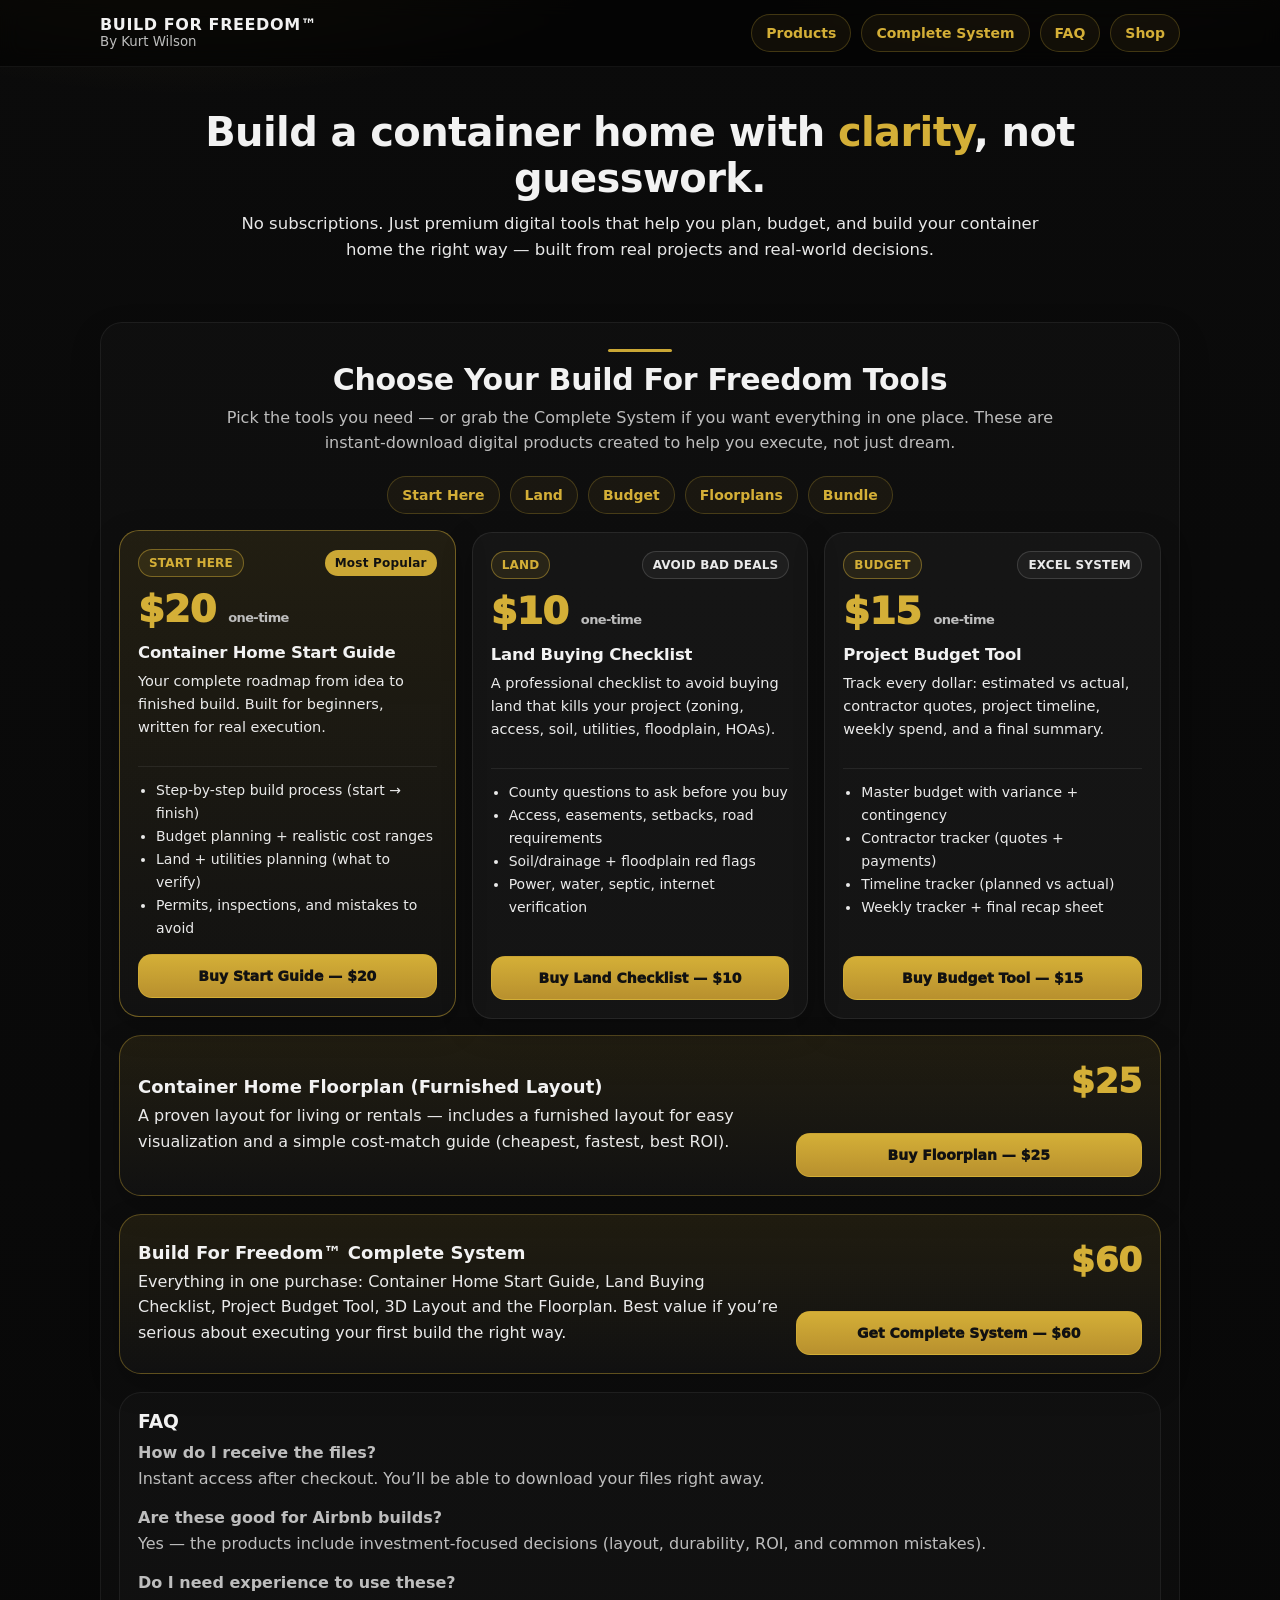
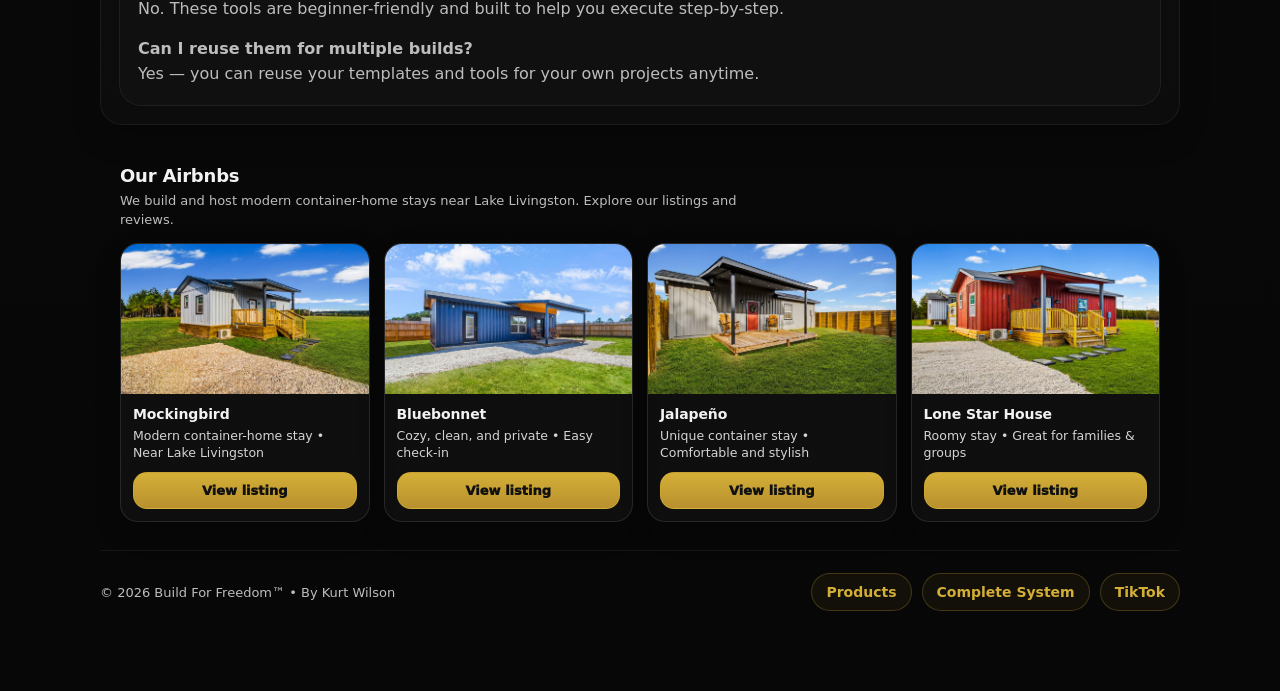
==== index.html @ 2682f104 "Update index.html" ====
<!doctype html>
<html lang="en">
<head>
  <meta charset="utf-8" />
  <meta name="viewport" content="width=device-width, initial-scale=1" />
  <title>Build For Freedom™ — Digital Products</title>
  <meta name="description" content="Build For Freedom™ digital products: container home start guide, land buying checklist, project budget tool, floorplan pack, and complete system." />

  <style>
    :root{
      --bg:#0b0b0b;
      --panel:#111111;
      --panel2:#0f0f0f;
      --text:#f2f2f2;
      --muted:#bdbdbd;
      --gold:#d4af37;
      --gold2:#b8902e;
      --border:rgba(212,175,55,.25);
      --borderSoft:rgba(255,255,255,.08);
      --shadow: 0 14px 40px rgba(0,0,0,.35);
      --radius:18px;
      --max:1120px;
    }
    *{box-sizing:border-box}
    body{
      margin:0;
      font-family: ui-sans-serif, system-ui, -apple-system, Segoe UI, Roboto, Helvetica, Arial, "Apple Color Emoji","Segoe UI Emoji";
      color:var(--text);
      background:
        radial-gradient(900px 500px at 15% -10%, rgba(212,175,55,.18), transparent 65%),
        radial-gradient(900px 500px at 85% -10%, rgba(212,175,55,.10), transparent 60%),
        linear-gradient(#0b0b0b, #070707);
    }
    a{color:inherit; text-decoration:none}
    .wrap{max-width:var(--max); margin:0 auto; padding:0 20px}

    /* Top bar */
    .topbar{
      position:sticky; top:0; z-index:10;
      backdrop-filter: blur(10px);
      background: rgba(0,0,0,.55);
      border-bottom:1px solid rgba(255,255,255,.06);
    }
    .topbar-inner{
      display:flex; align-items:center; justify-content:space-between;
      padding:14px 0;
      gap:12px;
    }
    .brand{display:flex; flex-direction:column; gap:2px; line-height:1.1;}
    .brand b{letter-spacing:.6px}
    .brand small{color:var(--muted)}
    .nav{display:flex; gap:10px; flex-wrap:wrap; justify-content:flex-end;}
    .pill{
      padding:10px 14px;
      border:1px solid var(--border);
      border-radius:999px;
      color:var(--gold);
      background: rgba(212,175,55,.06);
      font-weight:700;
      font-size:14px;
      white-space:nowrap;
    }
    .pill:hover{border-color:rgba(212,175,55,.55)}

    /* Hero */
    header.hero{padding:42px 0 18px;}
    .hero h1{
      margin:0 0 10px;
      font-size:40px;
      letter-spacing:-.6px;
      text-align:center;
    }
    .hero h1 span{color:var(--gold)}
    .hero p{
      margin:0 auto;
      max-width:78ch;
      text-align:center;
      color:#e8e8e8;
      font-size:16.5px;
      line-height:1.6;
    }

    /* Section title like your old page */
    .tier-section{
      padding:22px 0 58px;
    }
    .tier-head{
      margin-top:18px;
      background: rgba(255,255,255,.02);
      border:1px solid rgba(255,255,255,.06);
      border-radius:22px;
      padding:26px 18px 18px;
      box-shadow: 0 12px 30px rgba(0,0,0,.22);
    }
    .tier-head .mini-line{
      width:64px;
      height:3px;
      background: var(--gold);
      border-radius:999px;
      margin:0 auto 10px;
      opacity:.95;
    }
    .tier-head h2{
      margin:0 0 8px;
      font-size:30px;
      text-align:center;
      letter-spacing:-.3px;
    }
    .tier-head .sub{
      margin:0 auto 16px;
      max-width:82ch;
      text-align:center;
      color:var(--muted);
      line-height:1.6;
    }
    .pill-row{
      display:flex;
      gap:10px;
      justify-content:center;
      flex-wrap:wrap;
      padding:4px 0 0;
    }

    /* Cards grid */
    .cards{
      margin-top:18px;
      display:grid;
      grid-template-columns: repeat(12, 1fr);
      gap:16px;
    }
    .card{
      grid-column: span 4;
      border:1px solid var(--borderSoft);
      background: rgba(255,255,255,.03);
      border-radius:20px;
      box-shadow: 0 10px 30px rgba(0,0,0,.25);
      padding:18px;
      display:flex;
      flex-direction:column;
      min-height: 430px;
    }
    .card.featured{
      border-color: rgba(212,175,55,.45);
      background: linear-gradient(180deg, rgba(212,175,55,.10), rgba(255,255,255,.02));
      transform: translateY(-2px);
    }
    .label-row{
      display:flex;
      align-items:center;
      justify-content:space-between;
      gap:10px;
      margin-bottom:10px;
    }
    .badge{
      padding:6px 10px;
      border-radius:999px;
      border:1px solid rgba(212,175,55,.45);
      background: rgba(212,175,55,.10);
      color:var(--gold);
      font-weight:900;
      font-size:12px;
      letter-spacing:.2px;
      text-transform:uppercase;
    }
    .most-popular{
      padding:6px 10px;
      border-radius:999px;
      background: rgba(212,175,55,.95);
      color:#111;
      font-weight:900;
      font-size:12px;
      letter-spacing:.2px;
    }
    .price{
      font-size:38px;
      font-weight:1000;
      letter-spacing:-.6px;
      color: var(--gold);
      margin:0 0 2px;
    }
    .per{
      color:var(--muted);
      font-weight:800;
      font-size:13px;
    }
    .card h3{
      margin:10px 0 8px;
      font-size:16.5px;
      letter-spacing:-.2px;
    }
    .card p{
      margin:0 0 14px;
      color:#eaeaea;
      line-height:1.6;
      font-size:14.5px;
    }
    .divider{
      height:1px;
      background: rgba(255,255,255,.07);
      margin:12px 0;
    }
    ul{
      margin:0;
      padding-left:18px;
      color:#eaeaea;
      line-height:1.65;
      font-size:14px;
    }
    .spacer{flex:1}
    .btn{
      display:inline-flex; align-items:center; justify-content:center;
      padding:13px 14px;
      border-radius:14px;
      border:1px solid rgba(255,255,255,.10);
      background: rgba(255,255,255,.04);
      font-weight:950;
      font-size:14px;
      width:100%;
      margin-top:14px;
    }
    .btn:hover{border-color:rgba(255,255,255,.22)}
    .btn.gold{
      background: linear-gradient(180deg, var(--gold), var(--gold2));
      border:1px solid rgba(212,175,55,.65);
      color:#111;
    }

    /* Bundle panel */
    .bundle{
      margin-top:18px;
      border:1px solid rgba(212,175,55,.35);
      background: linear-gradient(180deg, rgba(212,175,55,.10), rgba(255,255,255,.02));
      border-radius:22px;
      padding:18px;
      box-shadow: 0 12px 30px rgba(0,0,0,.22);
      display:grid;
      grid-template-columns: 1.3fr .7fr;
      gap:14px;
      align-items:center;
    }
    .bundle h3{margin:0 0 6px; font-size:18px}
    .bundle p{margin:0; color:#eaeaea; line-height:1.6}
    .bundle .right{
      display:flex;
      flex-direction:column;
      gap:10px;
      align-items:stretch;
    }
    .bundle .bigprice{
      font-size:34px;
      font-weight:1000;
      color:var(--gold);
      margin:0;
      text-align:right;
    }

    /* FAQ */
    .faq{
      margin-top:18px;
      border:1px solid rgba(255,255,255,.06);
      background: rgba(255,255,255,.02);
      border-radius:22px;
      padding:18px;
    }
    .faq h3{margin:0 0 8px}
    .faq p{margin:0 0 14px; color:var(--muted); line-height:1.6}
    .faq p:last-child{margin-bottom:0}

    footer{
      margin-top:28px;
      padding:22px 0;
      border-top:1px solid rgba(255,255,255,.06);
      color:var(--muted);
      font-size:13px;
    }
    footer .foot{
      display:flex;
      gap:12px;
      justify-content:space-between;
      flex-wrap:wrap;
      align-items:center;
    }

    /* Responsive */
    @media (max-width: 980px){
      .card{grid-column: span 12; min-height:auto;}
      .bundle{grid-template-columns: 1fr;}
      .bundle .bigprice{text-align:left;}
      .hero h1{font-size:34px}
    }

    /* ===========================
       AIRBNBS SECTION (CLEAN + SMALL)
       =========================== */
    .airbnbs{
      padding: 22px 0 0;
      margin-top: 18px;
    }
    .airbnbs__inner{
      max-width: var(--max);
      margin: 0 auto;
      padding: 0 20px;
    }
    .airbnbs__header{
      margin: 0 0 14px;
    }
    .airbnbs__title{
      margin: 0;
      font-size: 18px;
      letter-spacing: -.2px;
    }
    .airbnbs__subtitle{
      margin: 6px 0 0;
      color: var(--muted);
      font-size: 13px;
      line-height: 1.45;
      max-width: 78ch;
    }

    .airbnbs__grid{
      display:grid;
      grid-template-columns: 1fr;
      gap: 14px;
    }
    @media (min-width: 760px){
      .airbnbs__grid{ grid-template-columns: repeat(2, 1fr); }
    }
    @media (min-width: 1100px){
      .airbnbs__grid{ grid-template-columns: repeat(4, 1fr); }
    }

    .airbnb-card{
      border: 1px solid rgba(255,255,255,.10);
      background: rgba(255,255,255,.03);
      border-radius: 18px;
      overflow: hidden;
      box-shadow: 0 10px 26px rgba(0,0,0,.22);
      transition: transform 160ms ease, box-shadow 160ms ease, border-color 160ms ease;
    }
    .airbnb-card:hover{
      transform: translateY(-2px);
      box-shadow: 0 14px 34px rgba(0,0,0,.30);
      border-color: rgba(212,175,55,.30);
    }

    .airbnb-card a:first-child{
      display:block;
    }
    .airbnb-card img{
      width:100%;
      height: 150px;         /* SMALL IMAGE HEIGHT */
      object-fit: cover;
      display:block;
    }

    .airbnb-card h3{
      margin: 12px 12px 0;
      font-size: 14px;
      letter-spacing: -.1px;
    }
    .airbnb-card p{
      margin: 6px 12px 10px;
      color: #eaeaea;
      opacity: .9;
      font-size: 12.5px;
      line-height: 1.35;
    }

    /* scoped button so it doesn't mess with your product buttons */
    .airbnbs .btn--primary{
      display:inline-flex;
      align-items:center;
      justify-content:center;
      width: calc(100% - 24px);
      margin: 0 12px 12px;
      padding: 10px 12px;
      border-radius: 14px;
      font-weight: 950;
      font-size: 13px;
      background: linear-gradient(180deg, var(--gold), var(--gold2));
      color:#111;
      border: 1px solid rgba(212,175,55,.55);
    }
    .airbnbs .btn--primary:hover{
      filter: brightness(.98);
      border-color: rgba(212,175,55,.75);
    }
  </style>
</head>

<body>
  <div class="topbar">
    <div class="wrap">
      <div class="topbar-inner">
        <div class="brand">
          <b>BUILD FOR FREEDOM™</b>
          <small>By Kurt Wilson</small>
        </div>
        <nav class="nav">
          <a class="pill" href="#products">Products</a>
          <a class="pill" href="#bundle">Complete System</a>
          <a class="pill" href="#faq">FAQ</a>
          <!-- SHOP goes to Complete System -->
          <a class="pill" href="https://buy.stripe.com/00w9AS68T5I30RD4G01gs07" target="_blank" rel="noopener">Shop</a>
        </nav>
      </div>
    </div>
  </div>

  <header class="hero">
    <div class="wrap">
      <h1>Build a container home with <span>clarity</span>, not guesswork.</h1>
      <p>
        No subscriptions. Just premium digital tools that help you plan, budget, and build your container home the right way —
        built from real projects and real-world decisions.
      </p>
    </div>
  </header>

  <main class="tier-section">
    <div class="wrap">

      <section id="products" class="tier-head">
        <div class="mini-line"></div>
        <h2>Choose Your Build For Freedom Tools</h2>
        <p class="sub">
          Pick the tools you need — or grab the Complete System if you want everything in one place.
          These are instant-download digital products created to help you execute, not just dream.
        </p>

        <div class="pill-row">
          <a class="pill" href="#start">Start Here</a>
          <a class="pill" href="#land">Land</a>
          <a class="pill" href="#budget">Budget</a>
          <a class="pill" href="#floorplans">Floorplans</a>
          <a class="pill" href="#bundle">Bundle</a>
        </div>

        <div class="cards">

          <article class="card featured" id="start">
            <div class="label-row">
              <span class="badge">START HERE</span>
              <span class="most-popular">Most Popular</span>
            </div>

            <div class="price">$20 <span class="per">one-time</span></div>

            <h3>Container Home Start Guide</h3>
            <p>Your complete roadmap from idea to finished build. Built for beginners, written for real execution.</p>

            <div class="divider"></div>
            <ul>
              <li>Step-by-step build process (start → finish)</li>
              <li>Budget planning + realistic cost ranges</li>
              <li>Land + utilities planning (what to verify)</li>
              <li>Permits, inspections, and mistakes to avoid</li>
            </ul>

            <div class="spacer"></div>
            <a class="btn gold" href="https://buy.stripe.com/8x214map99Yj2ZLa0k1gs06" target="_blank" rel="noopener">
              Buy Start Guide — $20
            </a>
          </article>

          <article class="card" id="land">
            <div class="label-row">
              <span class="badge">LAND</span>
              <span class="badge" style="border-color:rgba(255,255,255,.14); background:rgba(255,255,255,.04); color:#eaeaea;">Avoid Bad Deals</span>
            </div>

            <div class="price">$10 <span class="per">one-time</span></div>

            <h3>Land Buying Checklist</h3>
            <p>A professional checklist to avoid buying land that kills your project (zoning, access, soil, utilities, floodplain, HOAs).</p>

            <div class="divider"></div>
            <ul>
              <li>County questions to ask before you buy</li>
              <li>Access, easements, setbacks, road requirements</li>
              <li>Soil/drainage + floodplain red flags</li>
              <li>Power, water, septic, internet verification</li>
            </ul>

            <div class="spacer"></div>
            <a class="btn gold" href="https://buy.stripe.com/eVq00ifJt1rN7g11tO1gs05" target="_blank" rel="noopener">
              Buy Land Checklist — $10
            </a>
          </article>

          <article class="card" id="budget">
            <div class="label-row">
              <span class="badge">BUDGET</span>
              <span class="badge" style="border-color:rgba(255,255,255,.14); background:rgba(255,255,255,.04); color:#eaeaea;">Excel System</span>
            </div>

            <div class="price">$15 <span class="per">one-time</span></div>

            <h3>Project Budget Tool</h3>
            <p>Track every dollar: estimated vs actual, contractor quotes, project timeline, weekly spend, and a final summary.</p>

            <div class="divider"></div>
            <ul>
              <li>Master budget with variance + contingency</li>
              <li>Contractor tracker (quotes + payments)</li>
              <li>Timeline tracker (planned vs actual)</li>
              <li>Weekly tracker + final recap sheet</li>
            </ul>

            <div class="spacer"></div>
            <a class="btn gold" href="https://buy.stripe.com/4gMcN4cxhfiD0RD1tO1gs04" target="_blank" rel="noopener">
              Buy Budget Tool — $15
            </a>
          </article>

        </div>

        <div class="bundle" id="floorplans" style="margin-top:16px;">
  <div>
    <h3>Container Home Floorplan (Furnished Layout)</h3>
    <p>
      A proven layout for living or rentals — includes a furnished layout for easy visualization and a simple cost-match guide
      (cheapest, fastest, best ROI).
    </p>
  </div>
  <div class="right">
    <p class="bigprice">$25</p>
    <a class="btn gold" href="https://buy.stripe.com/dRm9ASgNx2vRdEp8Wg1gs03" target="_blank" rel="noopener">
      Buy Floorplan — $25
    </a>
  </div>
</div>

        <div class="bundle" id="bundle">
          <div>
            <h3>Build For Freedom™ Complete System</h3>
            <p>
              Everything in one purchase: Container Home Start Guide, Land Buying Checklist, Project Budget Tool, 3D Layout and the Floorplan.
              Best value if you’re serious about executing your first build the right way.
            </p>
          </div>
          <div class="right">
            <p class="bigprice">$60</p>
            <a class="btn gold" href="https://buy.stripe.com/00w9AS68T5I30RD4G01gs07" target="_blank" rel="noopener">
              Get Complete System — $60
            </a>
          </div>
        </div>

        <div class="faq" id="faq">
          <h3>FAQ</h3>
          <p><b>How do I receive the files?</b><br/>Instant access after checkout. You’ll be able to download your files right away.</p>
          <p><b>Are these good for Airbnb builds?</b><br/>Yes — the products include investment-focused decisions (layout, durability, ROI, and common mistakes).</p>
          <p><b>Do I need experience to use these?</b><br/>No. These tools are beginner-friendly and built to help you execute step-by-step.</p>
          <p><b>Can I reuse them for multiple builds?</b><br/>Yes — you can reuse your templates and tools for your own projects anytime.</p>
        </div>

      </section>

      <!-- AIRBNBS SECTION -->
      <section class="airbnbs" id="airbnbs">
        <div class="airbnbs__inner">
          <div class="airbnbs__header">
            <h2 class="airbnbs__title">Our Airbnbs</h2>
            <p class="airbnbs__subtitle">
              We build and host modern container-home stays near Lake Livingston. Explore our listings and reviews.
            </p>
          </div>

          <div class="airbnbs__grid">
            <article class="airbnb-card">
              <a href="https://airbnb.com/h/mockingbirdlivingston" target="_blank" rel="noopener noreferrer">
                <img src="./images/airbnbs/mockingbird.jpg" alt="Mockingbird">
              </a>
              <h3>Mockingbird</h3>
              <p>Modern container-home stay • Near Lake Livingston</p>
              <a class="btn--primary" href="https://airbnb.com/h/mockingbirdlivingston" target="_blank" rel="noopener noreferrer">View listing</a>
            </article>

            <article class="airbnb-card">
              <a href="https://airbnb.com/h/bluebonnetlivingston" target="_blank" rel="noopener noreferrer">
                <img src="./images/airbnbs/bluebonnet.jpg" alt="Bluebonnet">
              </a>
              <h3>Bluebonnet</h3>
              <p>Cozy, clean, and private • Easy check-in</p>
              <a class="btn--primary" href="https://airbnb.com/h/bluebonnetlivingston" target="_blank" rel="noopener noreferrer">View listing</a>
            </article>

            <article class="airbnb-card">
              <a href="https://airbnb.com/h/jalapenolivingston" target="_blank" rel="noopener noreferrer">
                <img src="./images/airbnbs/jalapeno.jpg" alt="Jalapeño">
              </a>
              <h3>Jalapeño</h3>
              <p>Unique container stay • Comfortable and stylish</p>
              <a class="btn--primary" href="https://airbnb.com/h/jalapenolivingston" target="_blank" rel="noopener noreferrer">View listing</a>
            </article>

            <article class="airbnb-card">
              <a href="https://airbnb.com/h/lonestarhouse" target="_blank" rel="noopener noreferrer">
                <img src="./images/airbnbs/lonestar.jpg" alt="Lone Star House">
              </a>
              <h3>Lone Star House</h3>
              <p>Roomy stay • Great for families & groups</p>
              <a class="btn--primary" href="https://airbnb.com/h/lonestarhouse" target="_blank" rel="noopener noreferrer">View listing</a>
            </article>
          </div>
        </div>
      </section>
      <!-- /AIRBNBS SECTION -->

      <footer>
        <div class="foot">
          <div>© <span id="year"></span> Build For Freedom™ • By Kurt Wilson</div>
          <div style="display:flex; gap:10px; flex-wrap:wrap;">
            <a class="pill" href="#products">Products</a>
            <a class="pill" href="#bundle">Complete System</a>
            <a class="pill" href="https://tiktok.com/@YOURHANDLE" target="_blank" rel="noopener">TikTok</a>
          </div>
        </div>
      </footer>

    </div>
  </main>

  <script>
    document.getElementById("year").textContent = new Date().getFullYear();
  </script>
</body>
</html>
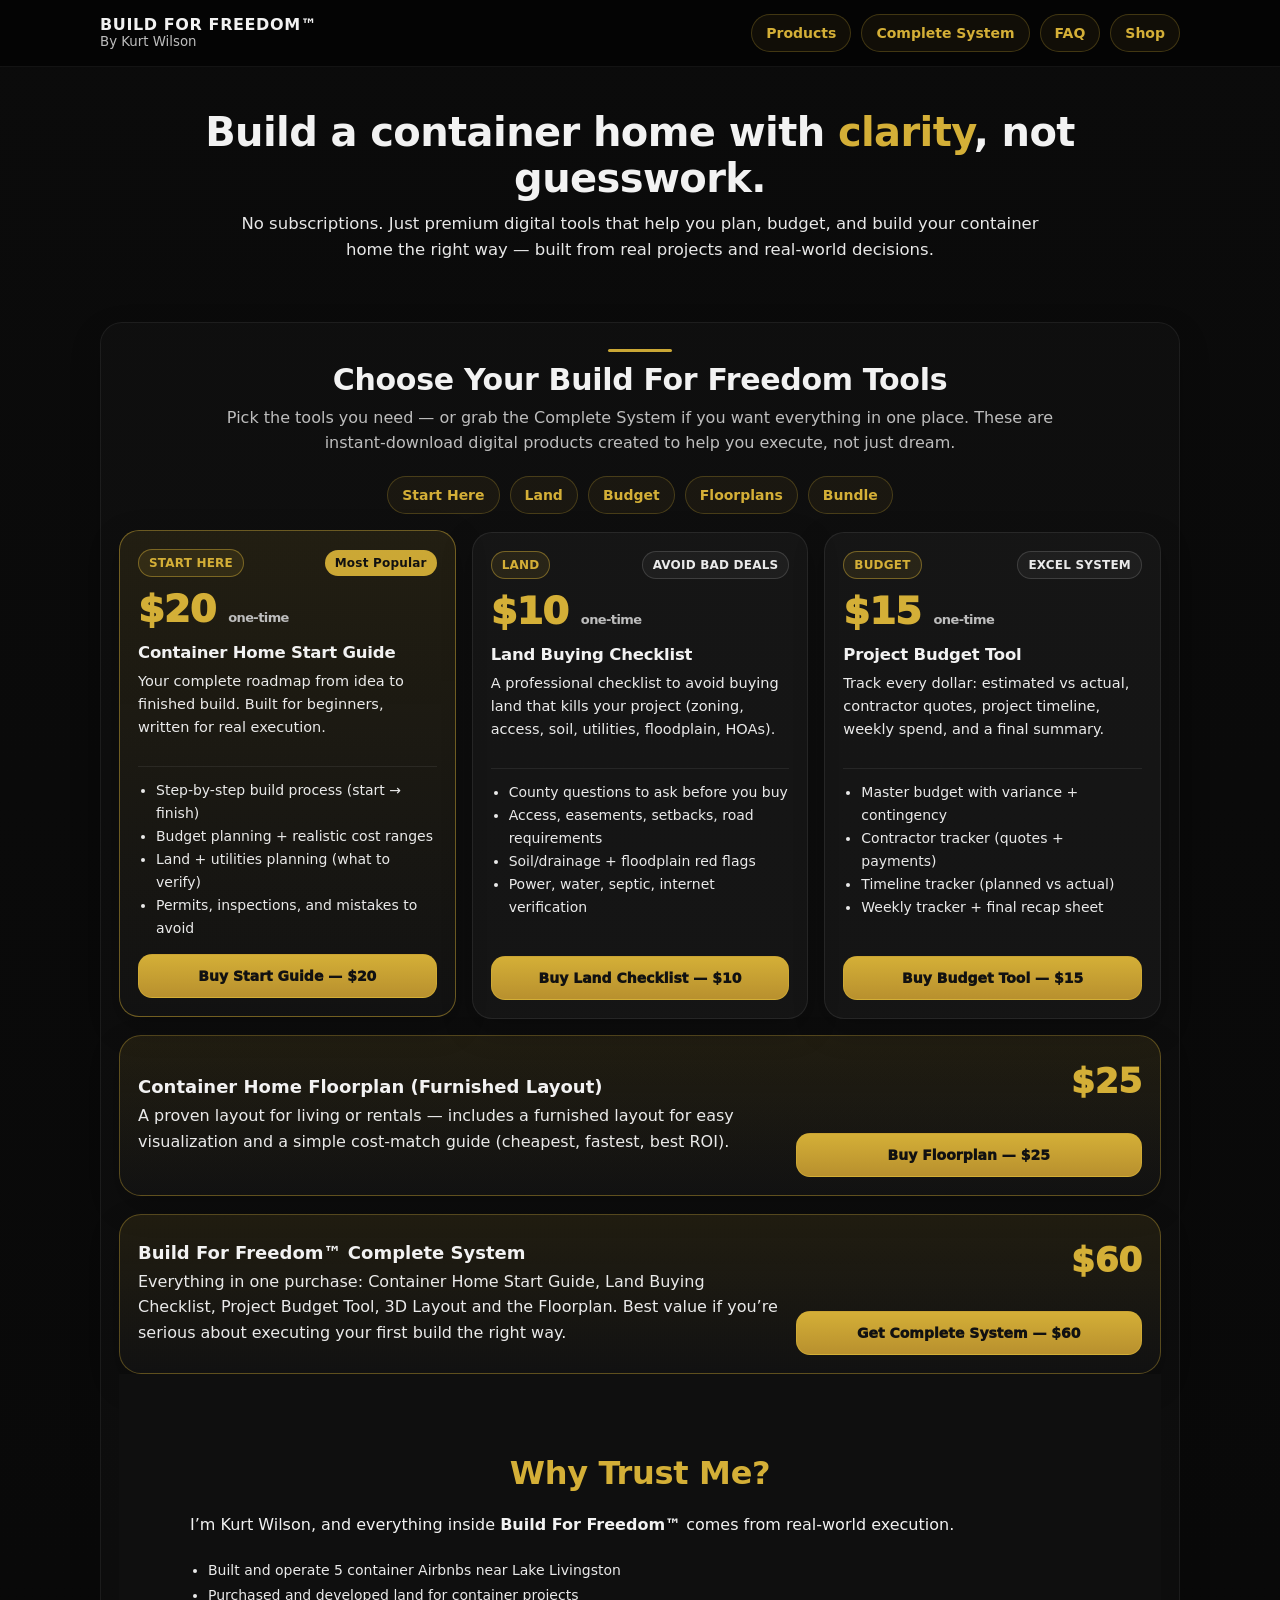
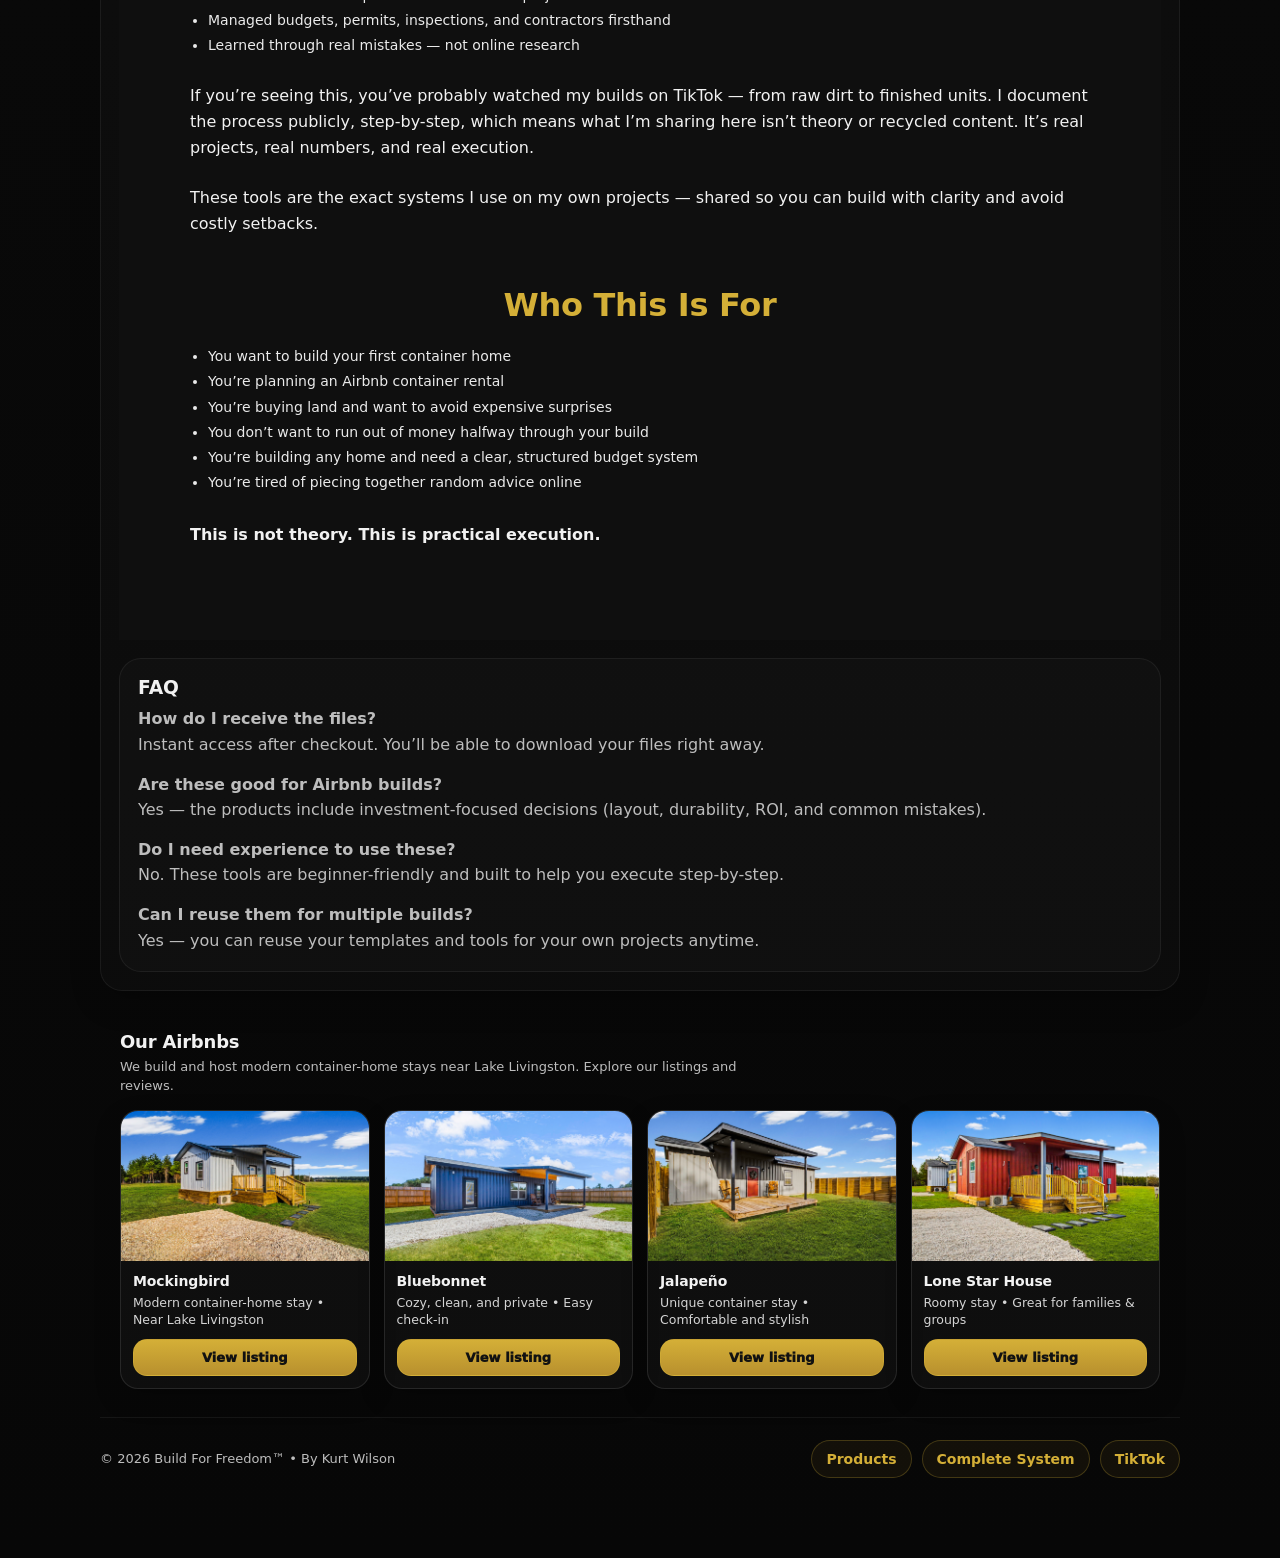
==== commit 34181388: "Update index.html" ====
--- a/index.html
+++ b/index.html
@@ -547,6 +547,49 @@
           </div>
         </div>
 
+        <section style="padding:80px 20px; background:#0f0f0f; color:#f2f2f2;">
+  <div style="max-width:900px; margin:0 auto;">
+
+    <h2 style="color:#d4af37; font-size:32px; margin-bottom:20px;">Why Trust Me?</h2>
+
+    <p style="margin-bottom:20px; line-height:1.6;">
+      I’m Kurt Wilson, and everything inside <strong>Build For Freedom™</strong> comes from real-world execution.
+    </p>
+
+    <ul style="margin-bottom:25px; line-height:1.8;">
+      <li>Built and operate 5 container Airbnbs near Lake Livingston</li>
+      <li>Purchased and developed land for container projects</li>
+      <li>Managed budgets, permits, inspections, and contractors firsthand</li>
+      <li>Learned through real mistakes — not online research</li>
+    </ul>
+
+    <p style="margin-bottom:25px; line-height:1.6;">
+      If you’re seeing this, you’ve probably watched my builds on TikTok — from raw dirt to finished units. I document the process publicly, step-by-step, which means what I’m sharing here isn’t theory or recycled content. It’s real projects, real numbers, and real execution.
+    </p>
+
+    <p style="margin-bottom:50px; line-height:1.6;">
+      These tools are the exact systems I use on my own projects — shared so you can build with clarity and avoid costly setbacks.
+    </p>
+
+
+    <h2 style="color:#d4af37; font-size:32px; margin-bottom:20px;">Who This Is For</h2>
+
+    <ul style="line-height:1.8;">
+      <li>You want to build your first container home</li>
+      <li>You’re planning an Airbnb container rental</li>
+      <li>You’re buying land and want to avoid expensive surprises</li>
+      <li>You don’t want to run out of money halfway through your build</li>
+      <li>You’re building any home and need a clear, structured budget system</li>
+      <li>You’re tired of piecing together random advice online</li>
+    </ul>
+
+    <p style="margin-top:30px; font-weight:bold;">
+      This is not theory. This is practical execution.
+    </p>
+
+  </div>
+</section>
+        
         <div class="faq" id="faq">
           <h3>FAQ</h3>
           <p><b>How do I receive the files?</b><br/>Instant access after checkout. You’ll be able to download your files right away.</p>
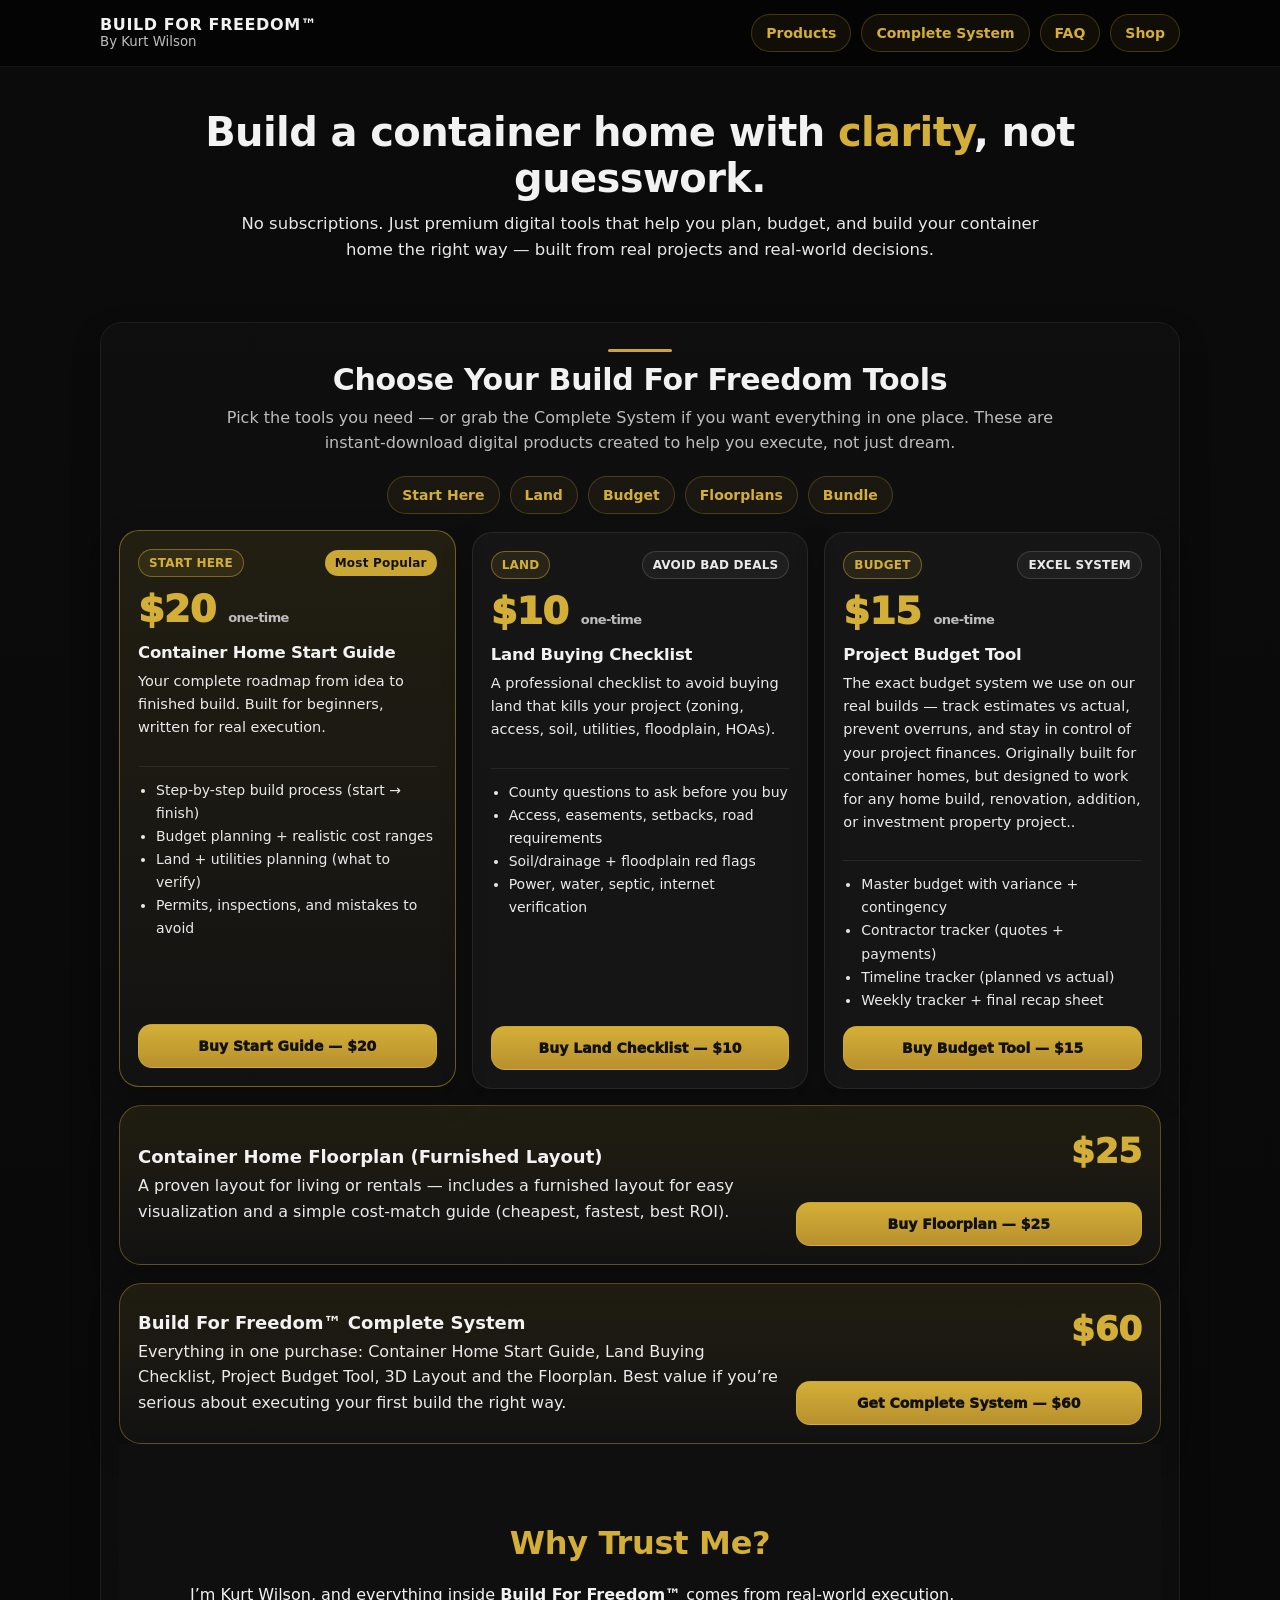
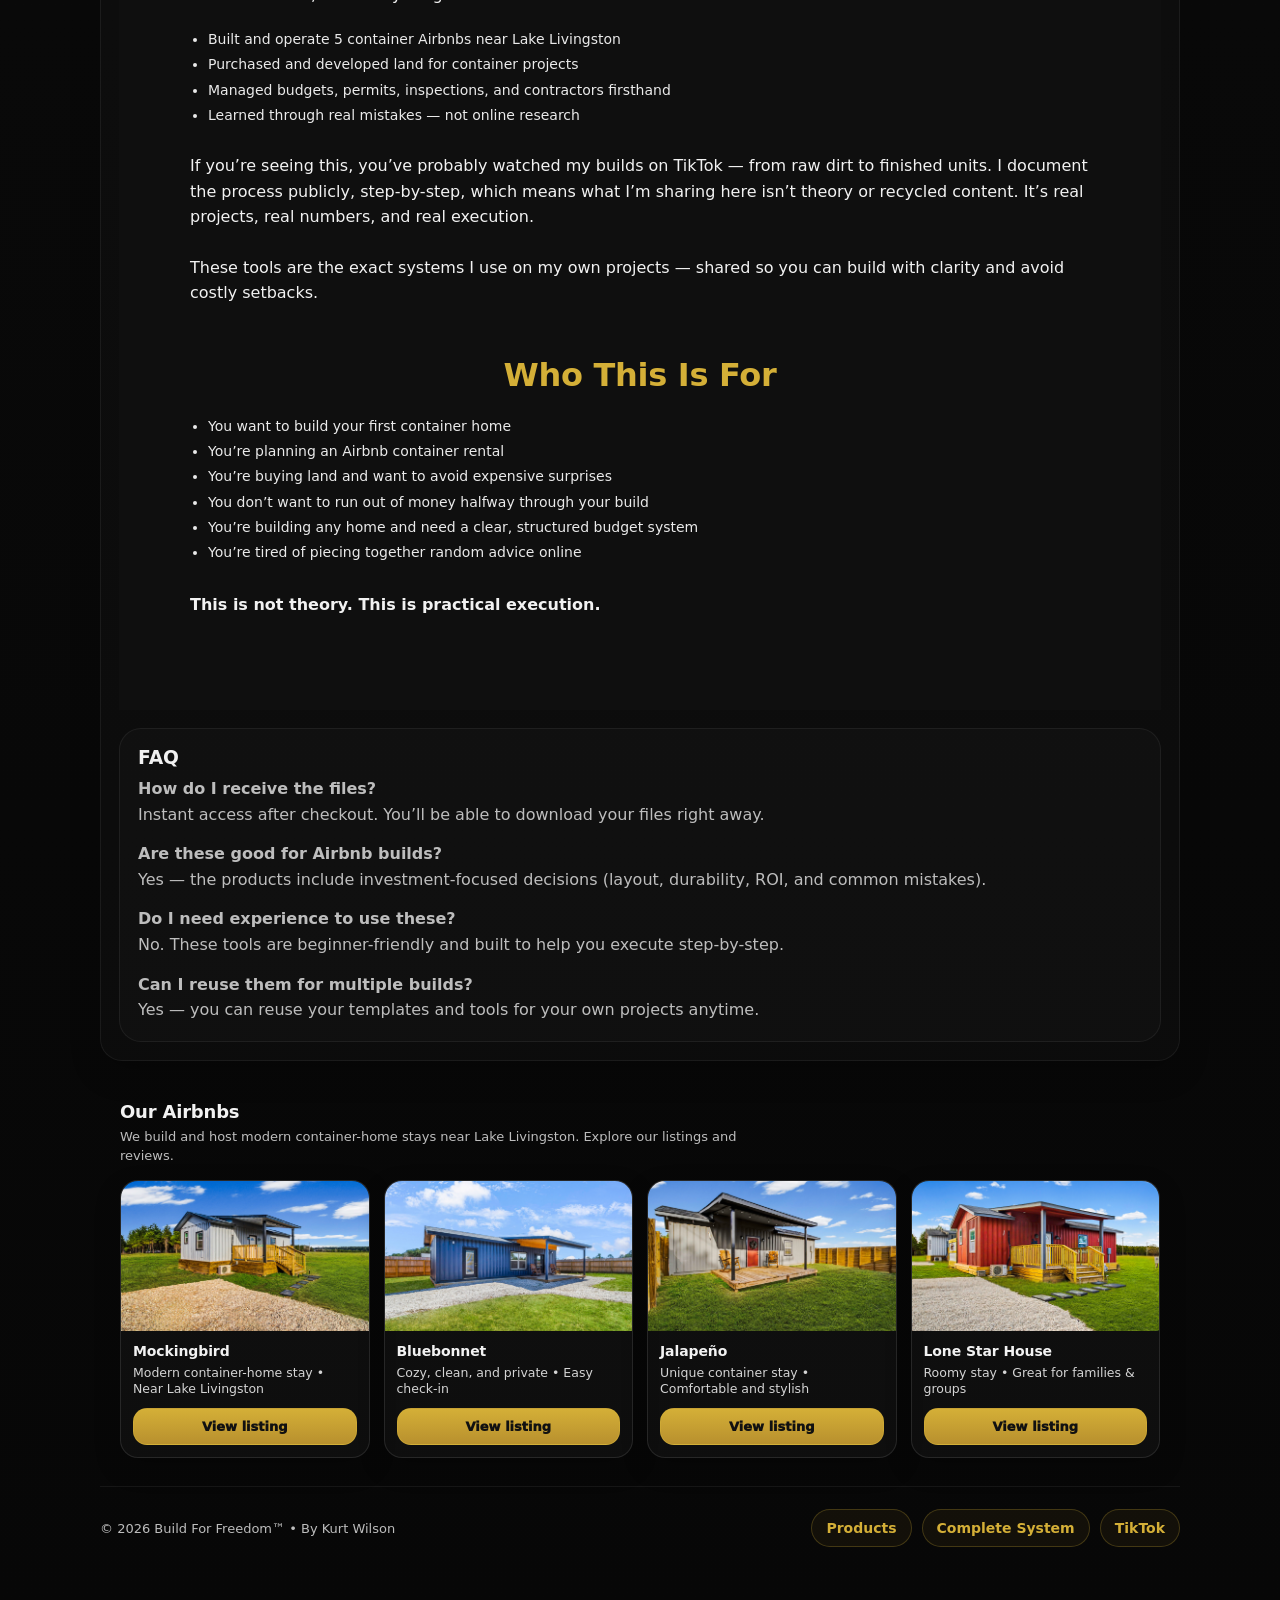
==== commit 6883e7ee: "Update index.html" ====
--- a/index.html
+++ b/index.html
@@ -497,7 +497,8 @@
             <div class="price">$15 <span class="per">one-time</span></div>
 
             <h3>Project Budget Tool</h3>
-            <p>Track every dollar: estimated vs actual, contractor quotes, project timeline, weekly spend, and a final summary.</p>
+            <p>The exact budget system we use on our real builds — track estimates vs actual, prevent overruns, and stay in control of your project finances.
+                Originally built for container homes, but designed to work for any home build, renovation, addition, or investment property project..</p>
 
             <div class="divider"></div>
             <ul>
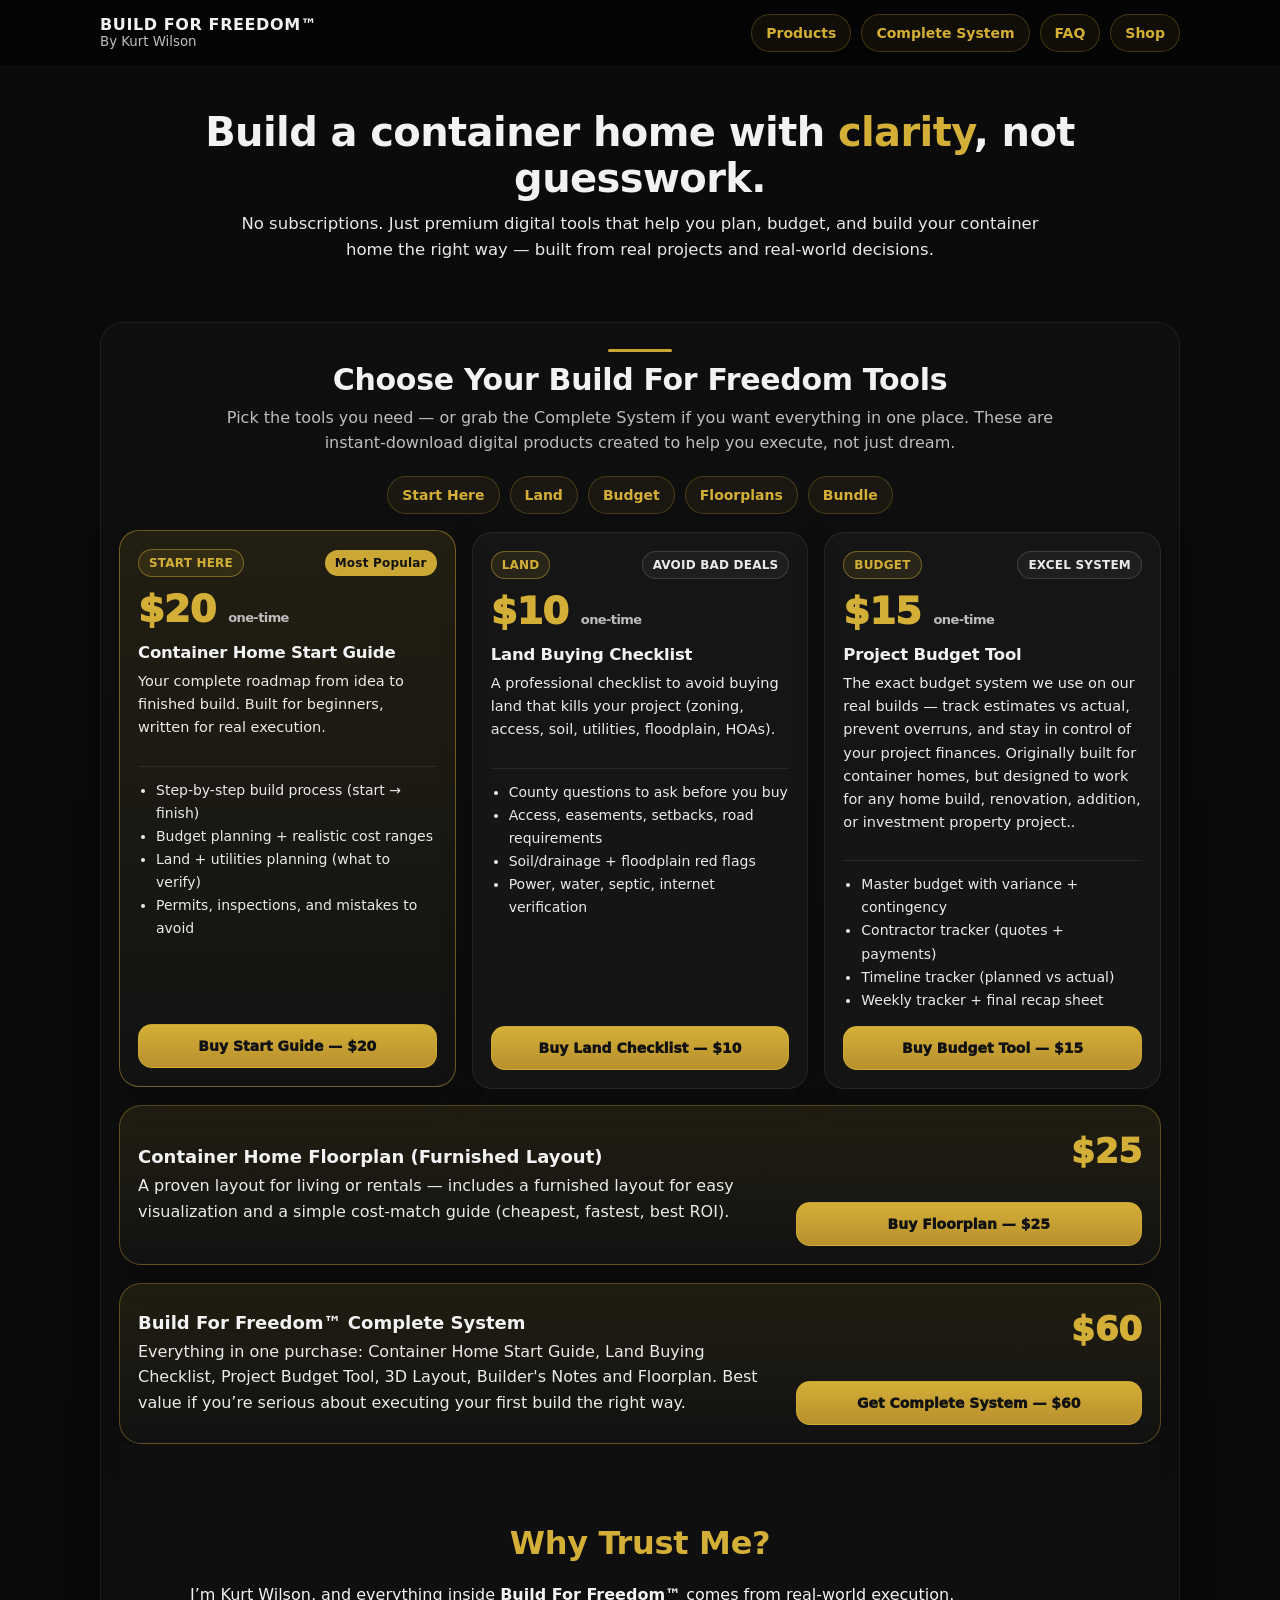
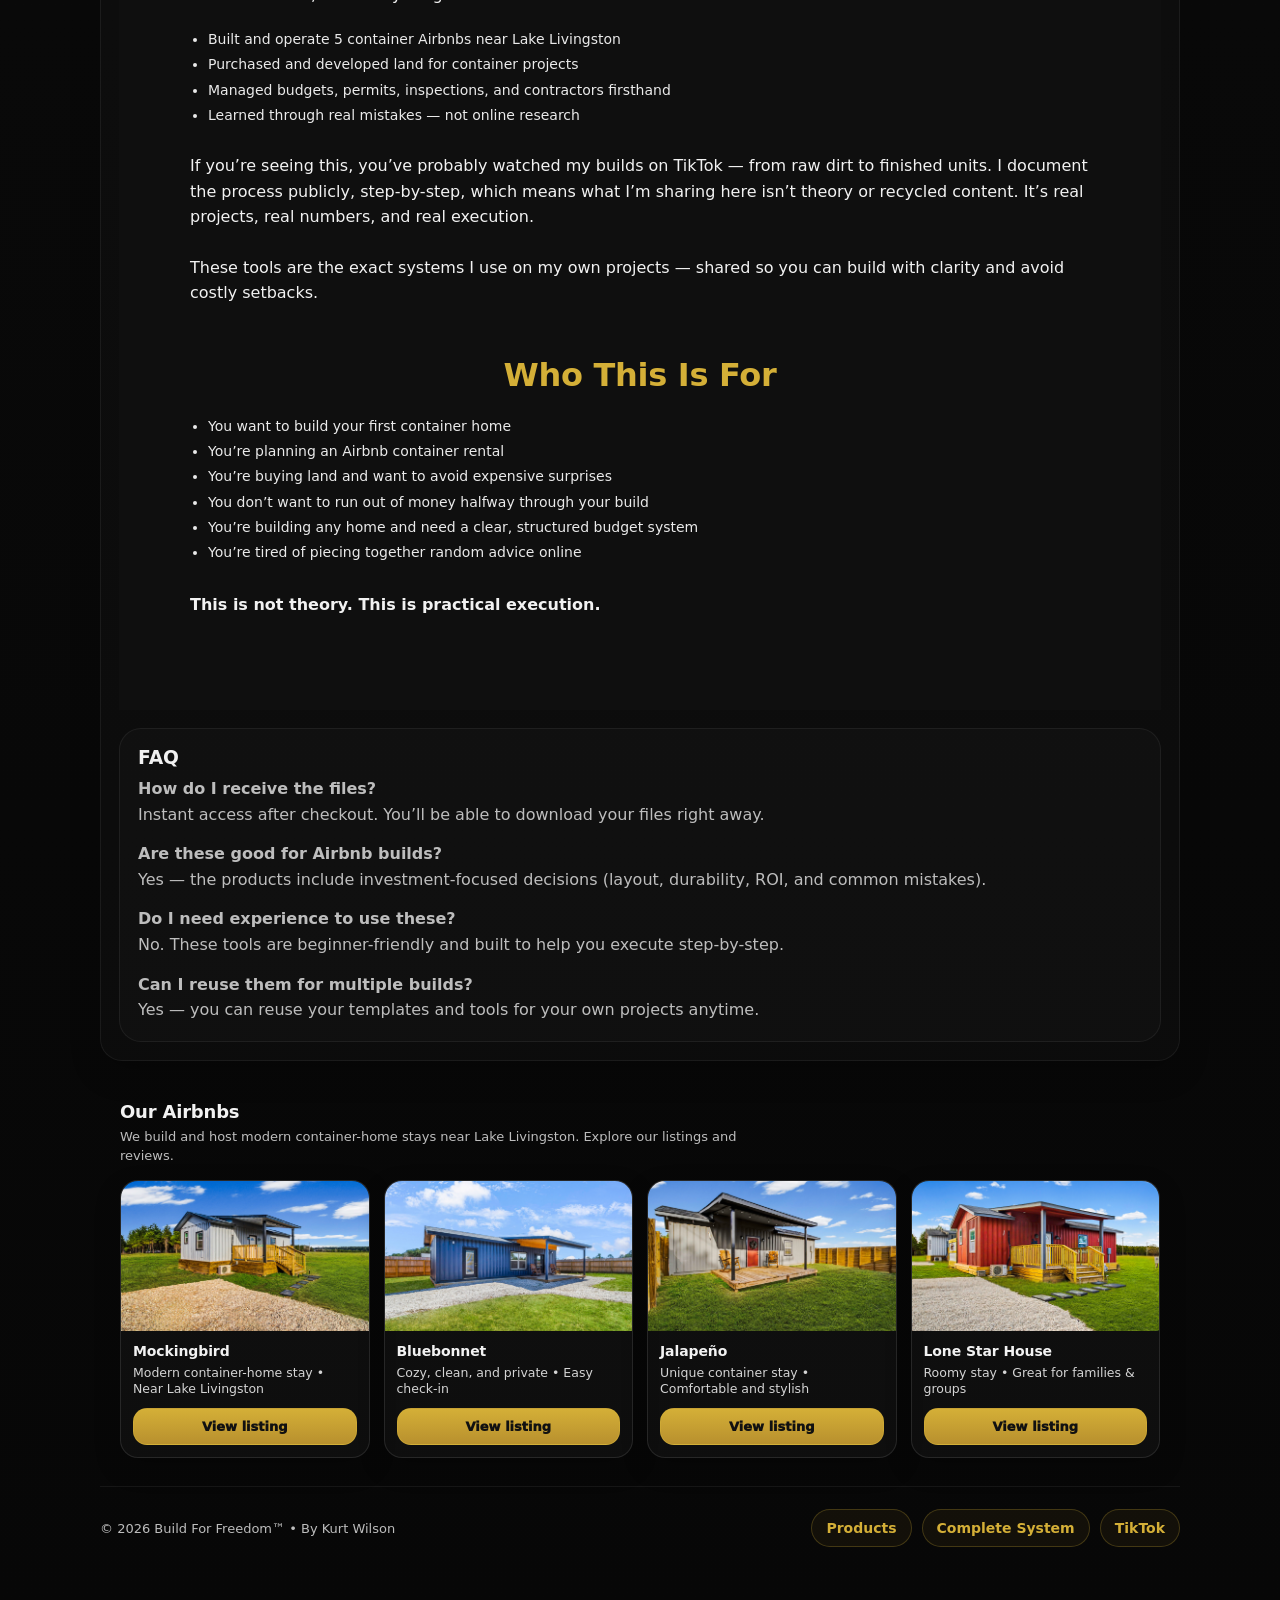
==== commit 31ff2b49: "Update index.html" ====
--- a/index.html
+++ b/index.html
@@ -536,7 +536,7 @@
           <div>
             <h3>Build For Freedom™ Complete System</h3>
             <p>
-              Everything in one purchase: Container Home Start Guide, Land Buying Checklist, Project Budget Tool, 3D Layout and the Floorplan.
+              Everything in one purchase: Container Home Start Guide, Land Buying Checklist, Project Budget Tool, 3D Layout, Builder's Notes and Floorplan.
               Best value if you’re serious about executing your first build the right way.
             </p>
           </div>
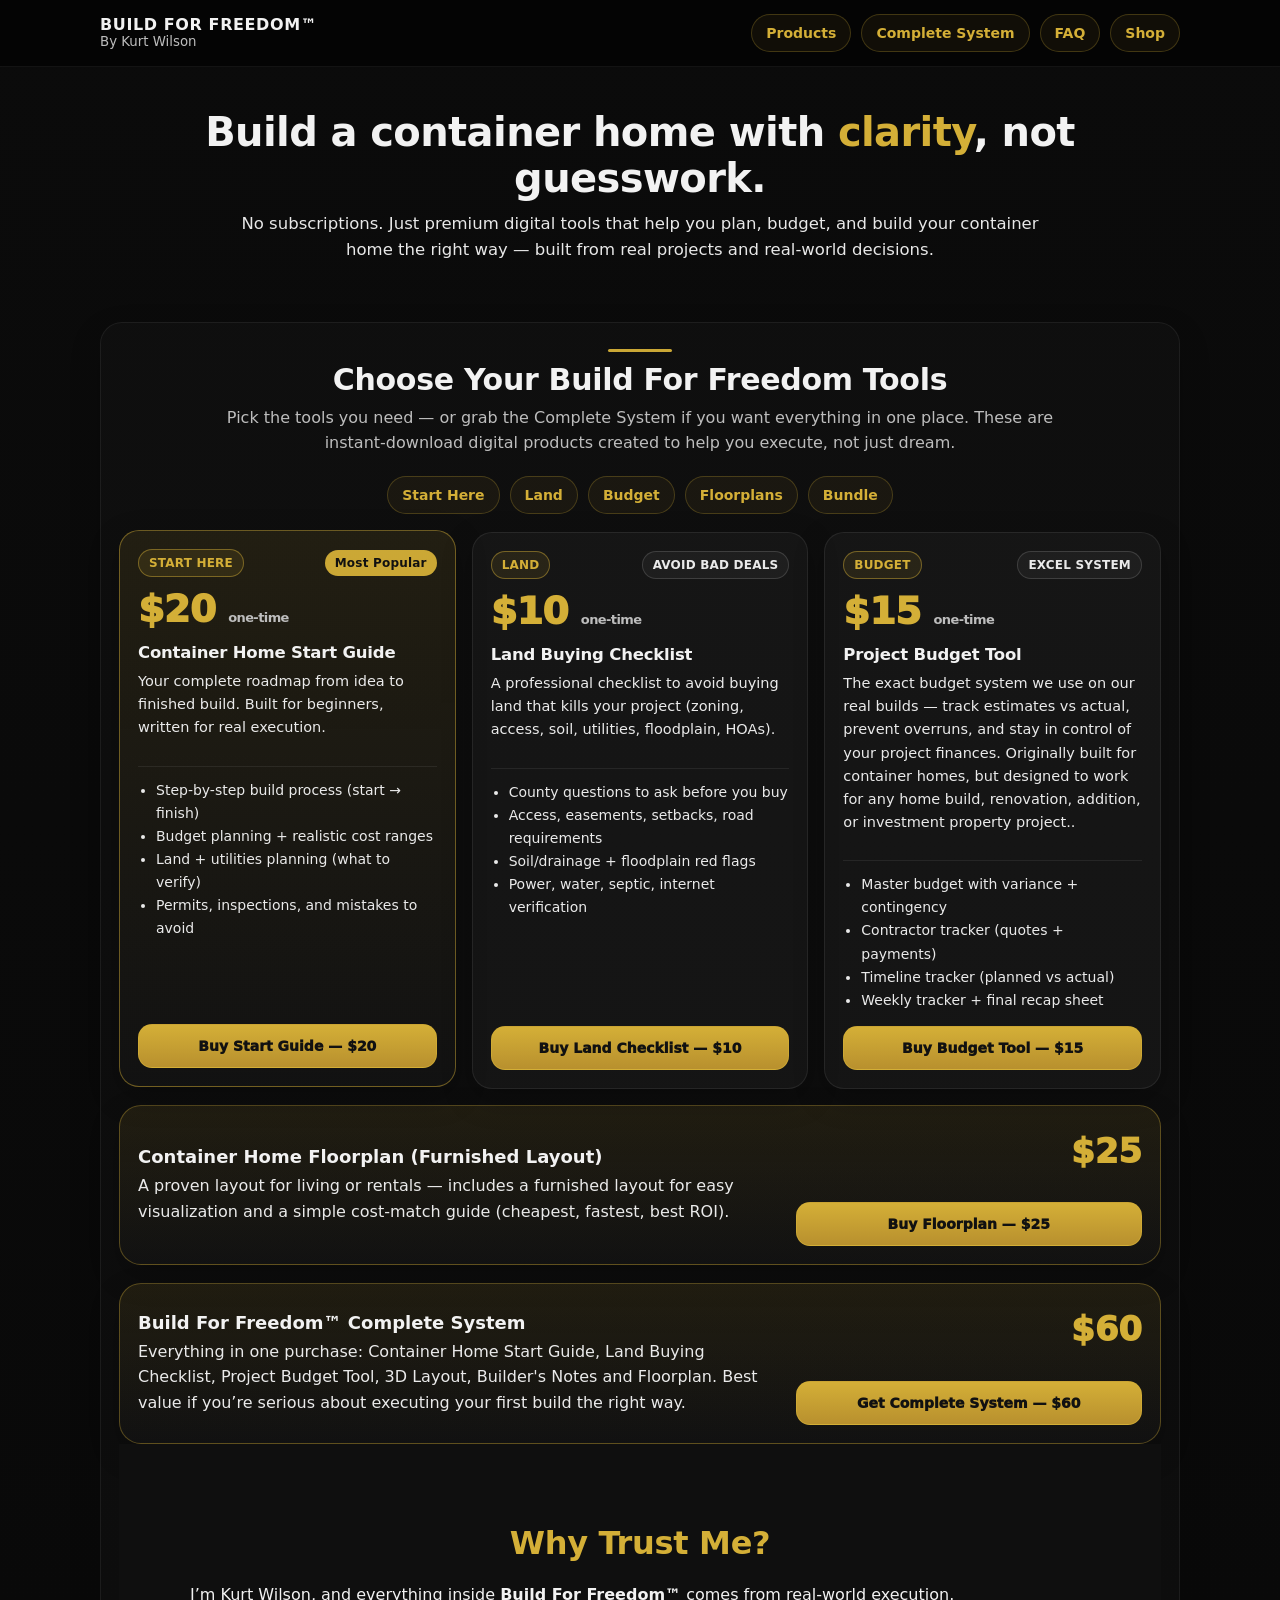
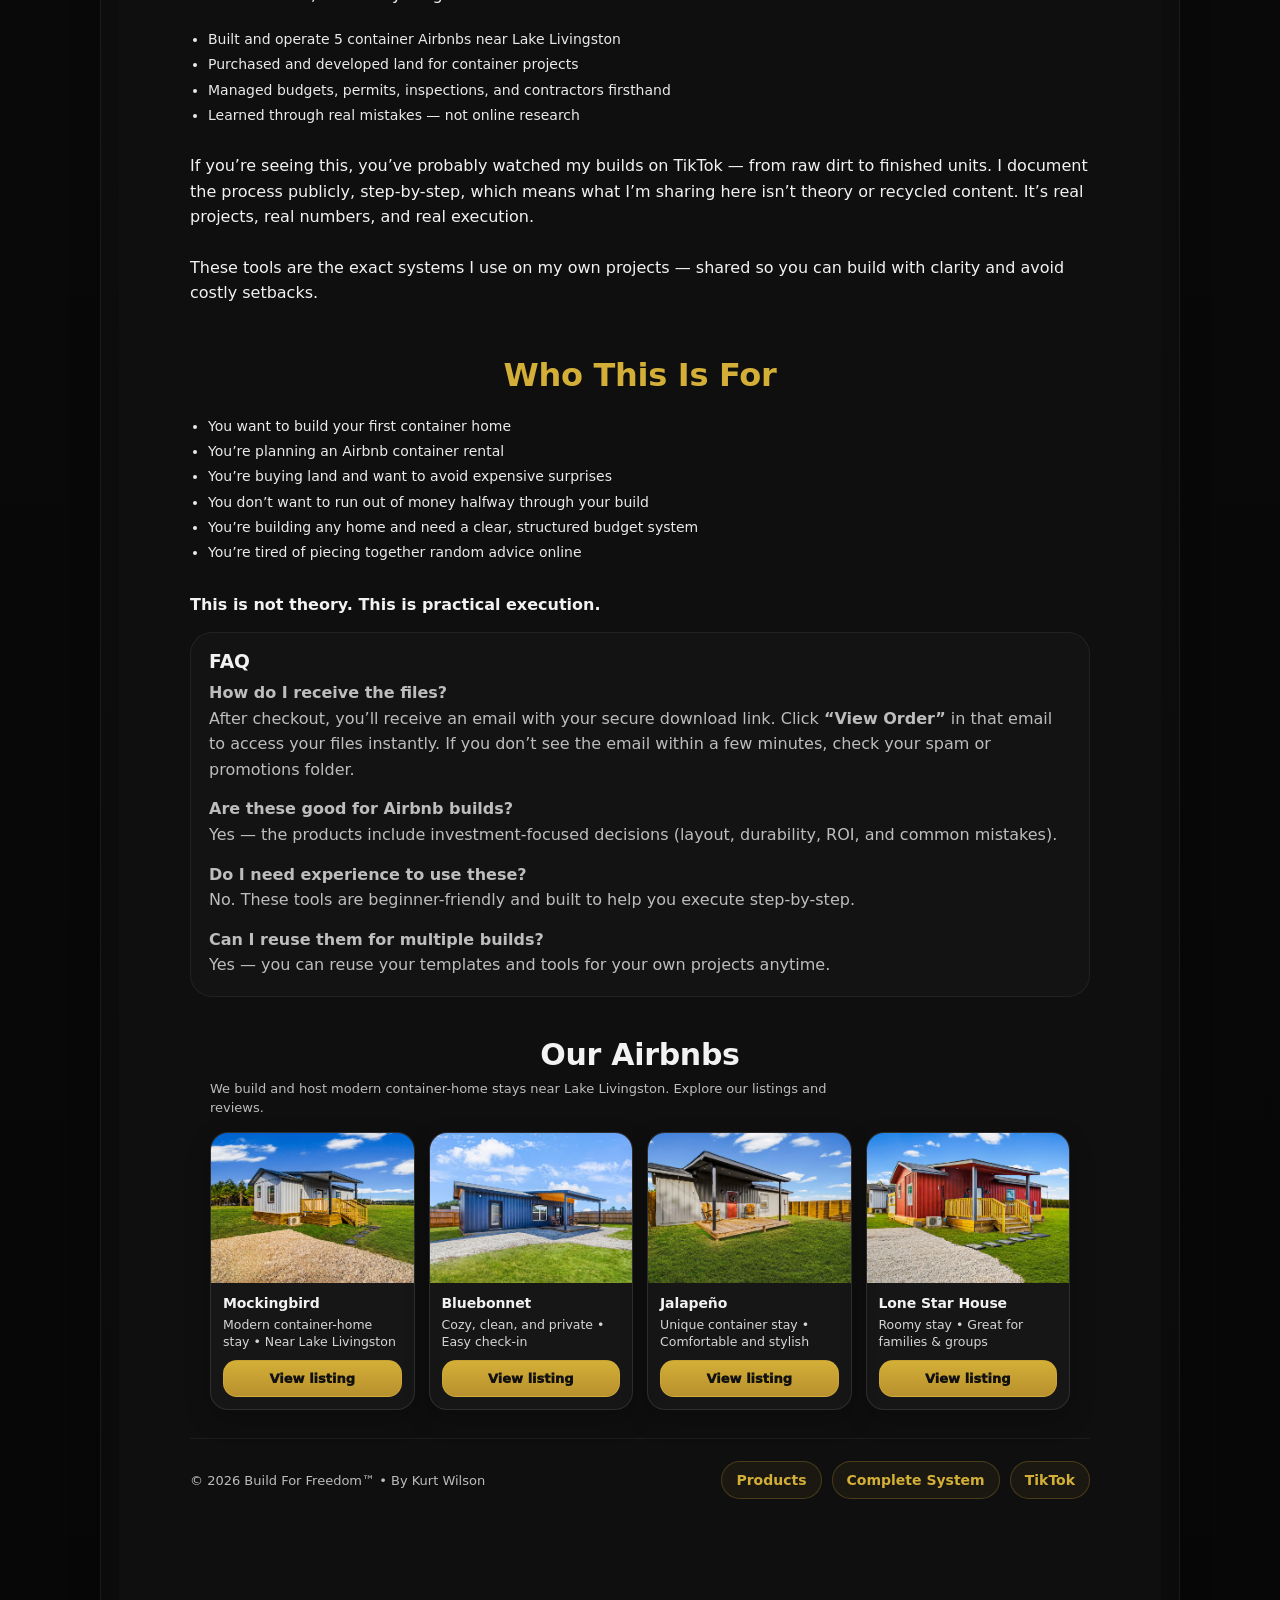
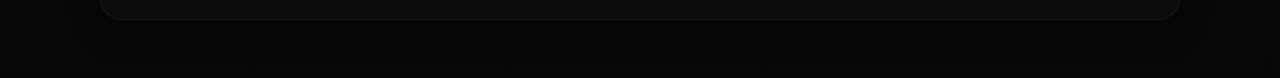
==== commit ffec6701: "Update index.html" ====
--- a/index.html
+++ b/index.html
@@ -401,7 +401,7 @@
           <a class="pill" href="#bundle">Complete System</a>
           <a class="pill" href="#faq">FAQ</a>
           <!-- SHOP goes to Complete System -->
-          <a class="pill" href="https://buy.stripe.com/00w9AS68T5I30RD4G01gs07" target="_blank" rel="noopener">Shop</a>
+          <a class="pill" href="https://joinbuildforfreedom.lemonsqueezy.com/checkout/buy/1d502b2a-c205-4951-bd8b-3788860eb0f8" target="_blank" rel="noopener">Shop</a>
         </nav>
       </div>
     </div>
@@ -458,7 +458,7 @@
             </ul>
 
             <div class="spacer"></div>
-            <a class="btn gold" href="https://buy.stripe.com/8x214map99Yj2ZLa0k1gs06" target="_blank" rel="noopener">
+            <a class="btn gold" href="https://joinbuildforfreedom.lemonsqueezy.com/checkout/buy/05a6fbf1-1bb8-4a44-9255-e78b701f3c9f"_blank" rel="noopener">
               Buy Start Guide — $20
             </a>
           </article>
@@ -483,7 +483,7 @@
             </ul>
 
             <div class="spacer"></div>
-            <a class="btn gold" href="https://buy.stripe.com/eVq00ifJt1rN7g11tO1gs05" target="_blank" rel="noopener">
+            <a class="btn gold" href="https://joinbuildforfreedom.lemonsqueezy.com/checkout/buy/1f86acd6-9d25-4cea-8a69-b97e123f2577" target="_blank" rel="noopener">
               Buy Land Checklist — $10
             </a>
           </article>
@@ -509,7 +509,7 @@
             </ul>
 
             <div class="spacer"></div>
-            <a class="btn gold" href="https://buy.stripe.com/4gMcN4cxhfiD0RD1tO1gs04" target="_blank" rel="noopener">
+            <a class="btn gold" href="https://joinbuildforfreedom.lemonsqueezy.com/checkout/buy/1084f7ff-e738-48c6-9175-3f33fb4bb1a1" target="_blank" rel="noopener">
               Buy Budget Tool — $15
             </a>
           </article>
@@ -526,7 +526,7 @@
   </div>
   <div class="right">
     <p class="bigprice">$25</p>
-    <a class="btn gold" href="https://buy.stripe.com/dRm9ASgNx2vRdEp8Wg1gs03" target="_blank" rel="noopener">
+    <a class="btn gold" href="https://joinbuildforfreedom.lemonsqueezy.com/checkout/buy/d1a06d21-a53c-47bf-b609-c23bda05d7ce" target="_blank" rel="noopener">
       Buy Floorplan — $25
     </a>
   </div>
@@ -542,7 +542,7 @@
           </div>
           <div class="right">
             <p class="bigprice">$60</p>
-            <a class="btn gold" href="https://buy.stripe.com/00w9AS68T5I30RD4G01gs07" target="_blank" rel="noopener">
+            <a class="btn gold" href="https://joinbuildforfreedom.lemonsqueezy.com/checkout/buy/1d502b2a-c205-4951-bd8b-3788860eb0f8" target="_blank" rel="noopener">
               Get Complete System — $60
             </a>
           </div>
@@ -588,19 +588,32 @@
       This is not theory. This is practical execution.
     </p>
 
-  </div>
-</section>
-        
-        <div class="faq" id="faq">
-          <h3>FAQ</h3>
-          <p><b>How do I receive the files?</b><br/>Instant access after checkout. You’ll be able to download your files right away.</p>
-          <p><b>Are these good for Airbnb builds?</b><br/>Yes — the products include investment-focused decisions (layout, durability, ROI, and common mistakes).</p>
-          <p><b>Do I need experience to use these?</b><br/>No. These tools are beginner-friendly and built to help you execute step-by-step.</p>
-          <p><b>Can I reuse them for multiple builds?</b><br/>Yes — you can reuse your templates and tools for your own projects anytime.</p>
-        </div>
-
-      </section>
-
+  <div class="faq" id="faq">
+  <h3>FAQ</h3>
+
+  <p>
+    <b>How do I receive the files?</b><br/>
+    After checkout, you’ll receive an email with your secure download link.
+    Click <b>“View Order”</b> in that email to access your files instantly.
+    If you don’t see the email within a few minutes, check your spam or promotions folder.
+  </p>
+
+  <p>
+    <b>Are these good for Airbnb builds?</b><br/>
+    Yes — the products include investment-focused decisions (layout, durability, ROI, and common mistakes).
+  </p>
+
+  <p>
+    <b>Do I need experience to use these?</b><br/>
+    No. These tools are beginner-friendly and built to help you execute step-by-step.
+  </p>
+
+  <p>
+    <b>Can I reuse them for multiple builds?</b><br/>
+    Yes — you can reuse your templates and tools for your own projects anytime.
+  </p>
+</div>
+    
       <!-- AIRBNBS SECTION -->
       <section class="airbnbs" id="airbnbs">
         <div class="airbnbs__inner">
